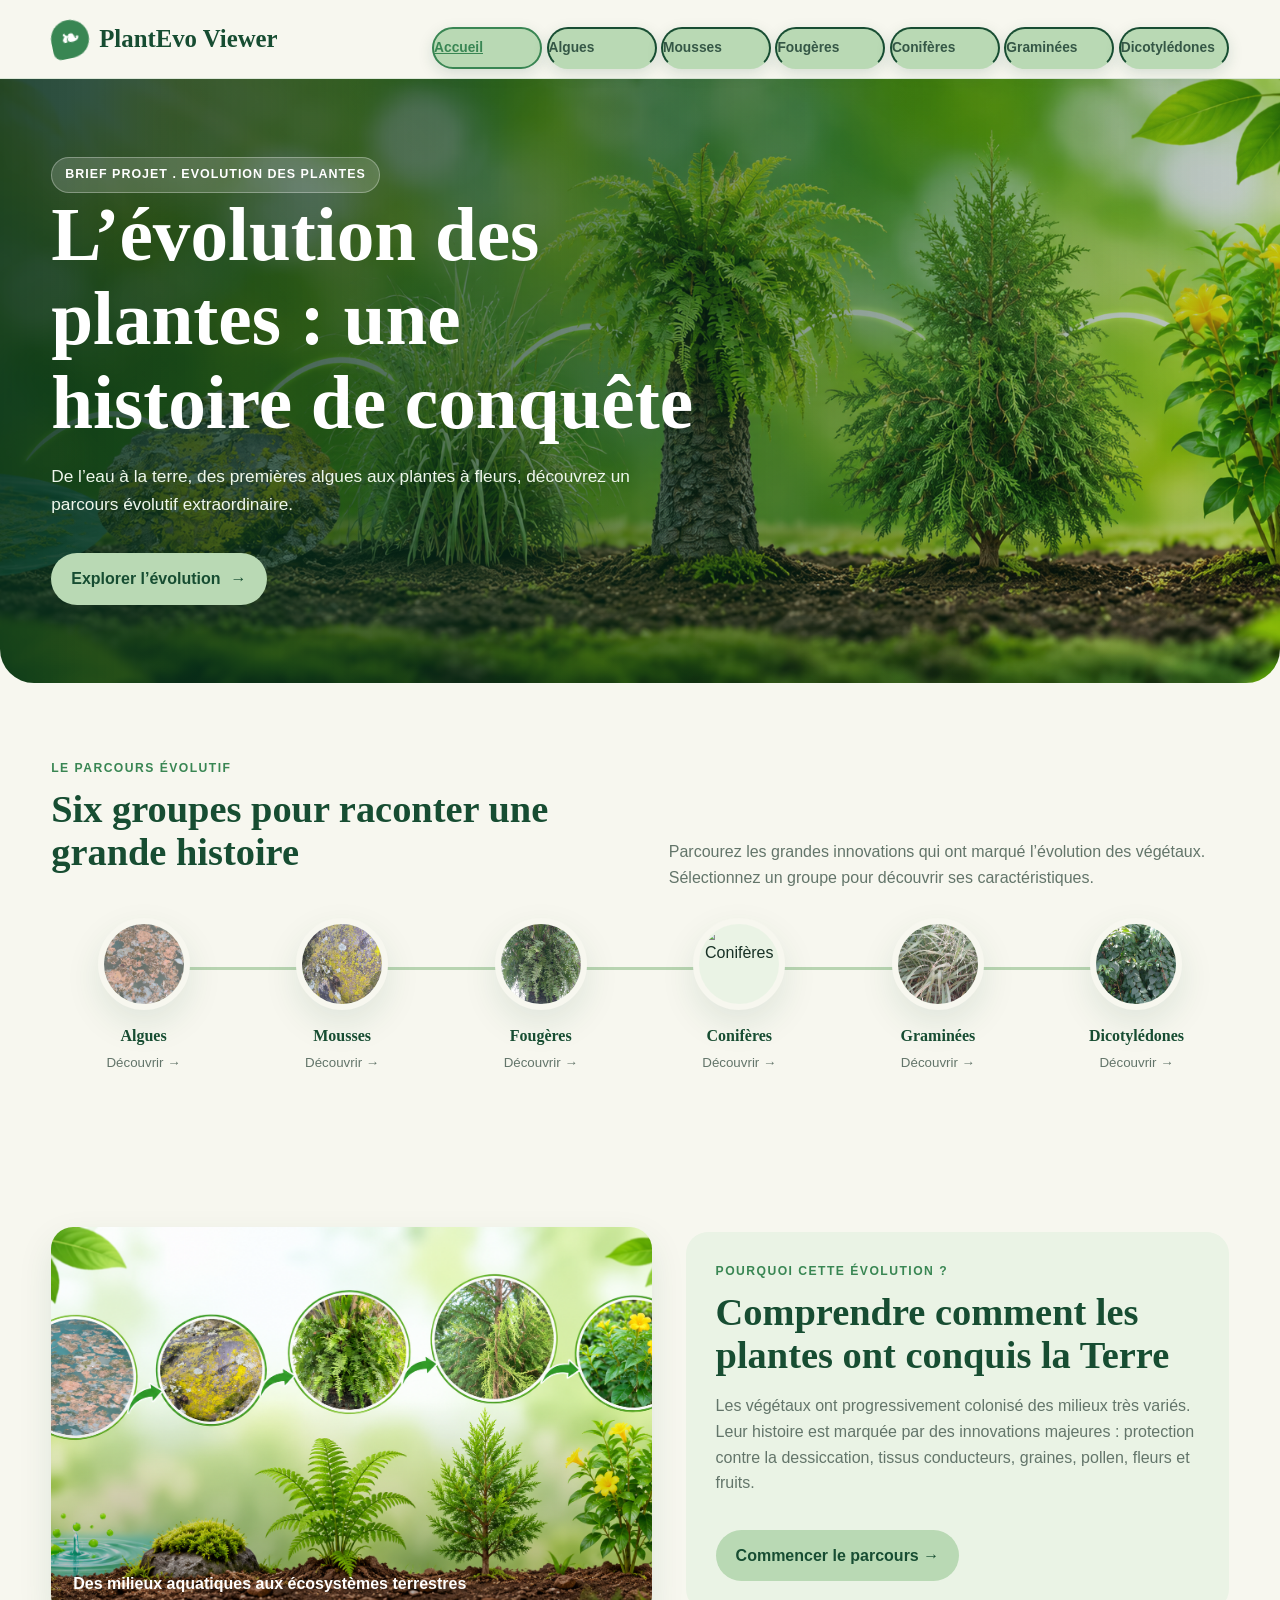
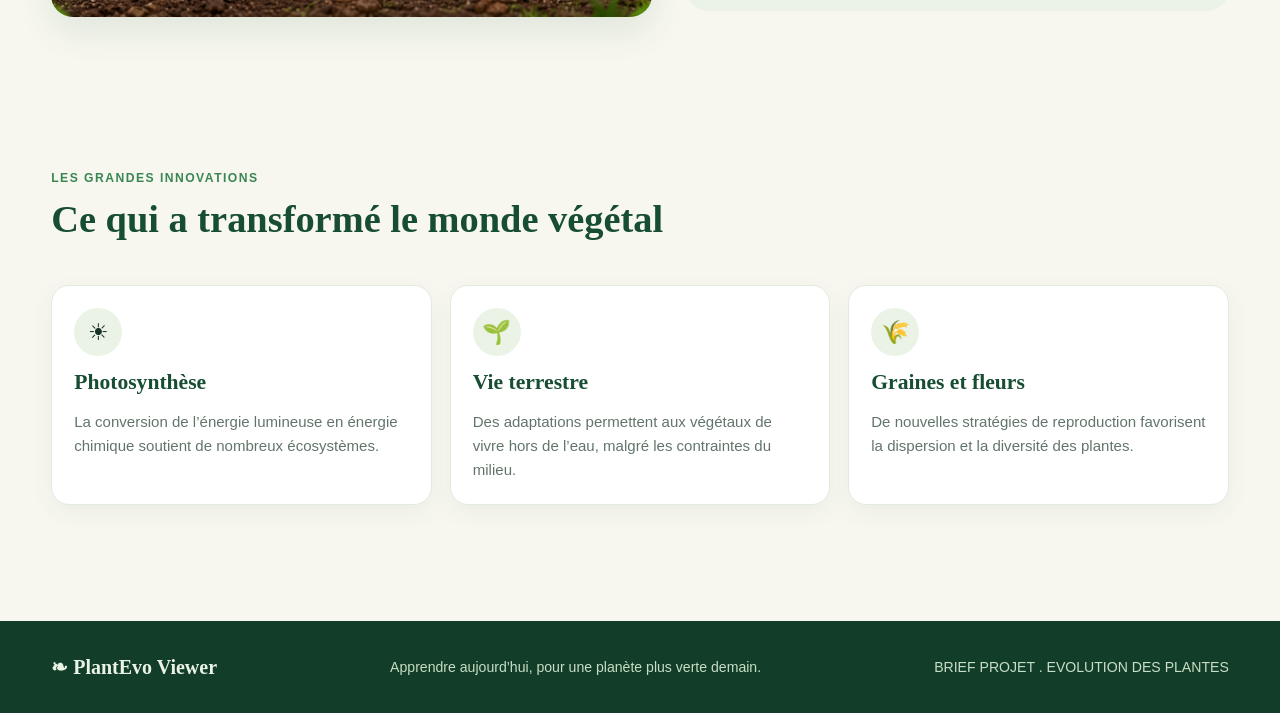
==== index.html @ 349a8aaa "updates" ====
<!DOCTYPE html>
<html lang="fr"> 
<head>
 <meta charset="UTF-8">
 <meta name="viewport" content="width=device-width, initial-scale=1.0">
 <meta name="description" content="Découvrez l'évolution des plantes avec PlantEvo Viewer.">
 <title>PlantEvo Viewer | Accueil</title>
 <link rel="stylesheet" href="css/style.css"></head>
 <body>
<header class="site-header">
<div class="container nav-wrap">
<a class="brand" href="index.html">
 <span class="brand-mark">❧</span>PlantEvo Viewer</a>

<nav class="nav" aria-label="Navigation principale">
    <div class="button-container">
    <a class="btn btn-primary active" href="index.html"> <u> Accueil</u></a>
    <a class="btn btn-primary" href="algues.html">  Algues</a>
    <a class="btn btn-primary" href="mousses.html">  Mousses</a>
    <a class="btn btn-primary" href="fougeres.html">  Fougères</a>
    <a class="btn btn-primary" href="coniferes.html">  Conifères</a>
    <a class="btn btn-primary" href="graminees.html"> Graminées</a>
    <a class="btn btn-primary" href="dicotyledones.html">Dicotylédones</a>
</nav>
</div>
</header>
<main>
<section class="hero">

<div class="container">
<div class="hero-content">
<span class="eyebrow">BRIEF PROJET . EVOLUTION DES PLANTES</span>
<h1>L’évolution des plantes : une histoire de conquête</h1>
<p>De l’eau à la terre, des premières algues aux plantes à fleurs, découvrez un parcours évolutif extraordinaire.</p>
<a class="btn" href="#parcours">Explorer l’évolution <span>→</span></a>
</div>
</div>
</section>
<section class="section" id="parcours">
<div class="container">
<div class="section-head">
<div>
<div class="kicker">Le parcours évolutif</div>
<h2>Six groupes pour raconter une grande histoire</h2>
</div>
<p>Parcourez les grandes innovations qui ont marqué l’évolution des végétaux. Sélectionnez un groupe pour découvrir ses caractéristiques.</p>
</div>
<div class="timeline">
<div class="timeline-card">
<a href="algues.html">
<div class="timeline-img">
<img src="images/Algues.jpg" alt="Algues">
</div>
<strong>Algues</strong>
<small>Découvrir →</small>
</a></div>
<div class="timeline-card"><a href="mousses.html">
<div class="timeline-img">
<img src="images/Mousse.jpg" alt="Mousses"></div>
<strong>Mousses</strong>
<small>Découvrir →</small>
</a></div>
<div class="timeline-card"><a href="fougeres.html">
<div class="timeline-img">
<img src="images/Fougères.jpg" alt="Fougères"></div>
<strong>Fougères</strong>
<small>Découvrir →</small>
</a></div>
<div class="timeline-card">
<a href="coniferes.html">
<div class="timeline-img">
<img src="images/Conifères.jpg" alt="Conifères">
</div>
<strong>Conifères</strong>
<small>Découvrir →</small>
</a></div>
<div class="timeline-card">
<a href="graminees.html">
<div class="timeline-img">
<img src="images/Graminée.jpg" alt="Graminées">
</div>
<strong>Graminées</strong>
<small>Découvrir →</small>
</a></div>
<div class="timeline-card">
<a href="dicotyledones.html">
<div class="timeline-img">
<img src="images/Dicotylédone.jpg" alt="Dicotylédones"></div>
<strong>Dicotylédones</strong>
<small>Découvrir →</small>
</a></div></div></div></section>
<section class="section">
<div class="container intro-grid">
<div class="photo-panel">
<img src="images/banniere.png" alt="Forêt luxuriante">
<div class="photo-caption">Des milieux aquatiques aux écosystèmes terrestres</div>
</div>
<div class="info-panel">
<div class="kicker">Pourquoi cette évolution ?</div>
<h2>Comprendre comment les plantes ont conquis la Terre</h2>
<p>Les végétaux ont progressivement colonisé des milieux très variés. Leur histoire est marquée par des innovations majeures : protection contre la dessiccation, tissus conducteurs, graines, pollen, fleurs et fruits.</p>
<a class="btn" href="algues.html">Commencer le parcours →</a>
</div></div></section>
<section class="section">
<div class="container">
<div class="section-head">
<div>
<div class="kicker">Les grandes innovations</div>
<h2>Ce qui a transformé le monde végétal</h2>
</div></div>
<div class="feature-grid">
<div class="feature">
<div class="feature-icon">☀</div>
<h3>Photosynthèse</h3>
<p>La conversion de l’énergie lumineuse en énergie chimique soutient de nombreux écosystèmes.</p>
</div>
<div class="feature">
<div class="feature-icon">🌱</div>
<h3>Vie terrestre</h3>
<p>Des adaptations permettent aux végétaux de vivre hors de l’eau, malgré les contraintes du milieu.</p>
</div>
<div class="feature">
<div class="feature-icon">🌾</div>
<h3>Graines et fleurs</h3>
<p>De nouvelles stratégies de reproduction favorisent la dispersion et la diversité des plantes.</p>
</div>
</div></div></section>
</main>
<footer class="site-footer">
<div class="container footer-inner">
<div class="footer-brand">❧ PlantEvo Viewer</div>
<p>Apprendre aujourd’hui, pour une planète plus verte demain.</p>
<p>BRIEF PROJET . EVOLUTION DES PLANTES</p>
</div>
</footer>
</body>
</html>
---- css/style.css ----
:root{
  --forest:#174d32;
  --green:#398653
  ;--leaf:#b9d9b4;
  --pale:#eaf3e5;
  --cream:#f7f7ef;
  --ink:#183126;
  --muted:#63756a;
  --white:#fff;
  --shadow:0 14px 35px rgba(23,77,50,.10);
  --radius:22px;
}

*{box-sizing:border-box}
html{scroll-behavior:smooth}
body{
  margin:0;
  background:var(--cream);
  color:var(--ink);
  font-family:Arial,Helvetica,sans-serif;
  line-height:1.6
   }

.btn-primary {
    background: #174d32;
    color: white;
    border: 2px solid #174d32;
    box-shadow: 0 5px 15px rgba(23,77,50,0.15);
    width: 110px;
}



a{
  color:inherit;
  text-decoration:none
}
img{
  display:block;
  width:100%;
  height:100%;
  object-fit:cover
}
.container{
  width:min(1180px,92%);
  margin:auto
}
.site-header{
  position:sticky;
  top:0;
  z-index:20;
  background:rgba(247,247,239,.96);
  backdrop-filter:blur(12px);
  border-bottom:1px solid #dce8d8
}
.nav-wrap{
  min-height:78px;
  display:flex;
  align-items:center;
  justify-content:space-between;
  gap:24px
}
.brand{
  display:flex;
  align-items:center;
  gap:10px;color:var(--forest);
  font-family:Georgia,serif;
  font-size:1.55rem;
  font-weight:700;
  white-space:nowrap
}
.brand-mark{width:38px;
  height:38px;
  border-radius:50% 50% 50% 8px;
  background:var(--green);
  display:grid;
  place-items:center;
  color:white;
  font-size:22px;
  transform:rotate(-12deg)
}
.nav{
  display:flex;
  align-items:center;
  gap:18px;
  flex-wrap:wrap
}
.nav a{
  font-size:.86rem;
  font-weight:700;
  color:#355746;
  padding:8px 0;
  border-bottom:2px solid transparent
}
.nav a:hover,.nav a.active{
  color:var(--green);
  border-color:var(--green)}

.hero{
  position:relative;
  overflow:hidden;
  border-radius:0 0 34px 34px;
  min-height:480px;
  background:linear-gradient(90deg,rgba(8,48,29,.88),rgba(8,48,29,.24)), url('../images/plante.png') center/cover;
  display:flex;
  align-items:center;
  color:white
}
.hero-content{
  max-width:650px;
  padding:78px 0}
.eyebrow{
  display:inline-flex;
  align-items:center;
  gap:8px;
  background:rgba(255,255,255,.16);
  border:1px solid rgba(255,255,255,.3);
  padding:7px 13px;
  border-radius:30px;
  font-size:.78rem;
  font-weight:700;
  letter-spacing:.08em;
  text-transform:uppercase
}
h1,h2,h3{
  font-family:Georgia,'Times New Roman',serif;
  line-height:1.12;
  margin:0 0 16px
}
h1{
  font-size:clamp(2.5rem,6vw,4.7rem);
  max-width:760px
}
h2{
  font-size:clamp(1.8rem,3vw,2.7rem);
  color:var(--forest)
}
h3{font-size:1.35rem;
  color:var(--forest)
}
.hero p{
  font-size:1.08rem;
  max-width:590px;
  color:#eff7ec
}
.btn{
  display:inline-flex;
  align-items:center;
  gap:10px;
  margin-top:18px;
  padding:13px 20px;
  border-radius:30px;
  background:var(--leaf);
  color:var(--forest);
  font-weight:800;
  transition:.2s
}
.btn:hover{
  transform:translateY(-2px);
  background:white
}
.section{
  padding:76px 0
}
.section-head{
  display:flex;
  align-items:end;
  justify-content:space-between;
  gap:24px;
  margin-bottom:28px
}
.section-head p{
  max-width:560px;
  color:var(--muted);
  margin:0
}
.kicker{color:var(--green);
  font-weight:800;
  text-transform:uppercase;
  letter-spacing:.12em;
  font-size:.76rem;
  margin-bottom:10px
}
.timeline{display:grid;
  grid-template-columns:repeat(6,1fr);
  gap:14px;
  position:relative
}
.timeline:before{content:"";
  position:absolute;
  top:49px;
  left:7%;
  right:7%;
  height:3px;
  background:#b8d4b1;
  z-index:0
}
.timeline-card{position:relative;
  z-index:1;
  text-align:center
}
.timeline-card a{
  display:block
}
.timeline-img{width:92px;
  height:92px;
  border:6px solid var(--cream);
  border-radius:50%;
  overflow:hidden;
  margin:0 auto 13px;
  box-shadow:var(--shadow);
  background:var(--pale)
}
.timeline-card strong{
  display:block;
  color:var(--forest);
  font-family:Georgia,serif
}
.timeline-card small{
  color:var(--muted)
}
.intro-grid{
  display:grid;
  grid-template-columns:1.05fr .95fr;gap:34px;
  align-items:center
}
.photo-panel{
  height:390px;
  border-radius:var(--radius);
  overflow:hidden;
  box-shadow:var(--shadow);
  position:relative
}
.photo-panel:after{
  content:"";
  position:absolute;
  inset:45% 0 0;
  background:linear-gradient(transparent,rgba(0,0,0,.35))
}
.photo-caption{position:absolute;
  z-index:1;
  bottom:20px;
  left:22px;
  color:white;
  font-weight:700
}
.info-panel{
  background:#eaf3e5;
  border-radius:var(--radius);
  padding:30px
}
.info-panel p{
  color:var(--muted)
}
.feature-grid{
  display:grid;
  grid-template-columns:repeat(3,1fr);
  gap:18px
}
.feature{
  background:white;
  border:1px solid #e2ebdf;
  border-radius:18px;
  padding:22px;
  box-shadow:0 8px 25px rgba(23,77,50,.05)
}
.feature-icon{width:48px;
  height:48px;
  border-radius:50%;
  display:grid;
  place-items:center;
  background:var(--pale);
  font-size:1.45rem;
  margin-bottom:14px
}
.feature p{margin:0;
  color:var(--muted);
  font-size:.94rem
}
.page-hero{
  display:grid;
  grid-template-columns:1fr 1fr;
  min-height:430px;
  background:#e9f1e4
}
.page-copy{padding:65px max(7vw,30px);
  display:flex;
  flex-direction:column;
  justify-content:center
}
.page-copy h1{
  font-size:clamp(2.5rem,4.5vw,4.2rem);
  color:var(--forest)
}
.page-copy p{
  max-width:520px;
  color:var(--muted)
}
.page-image{
  max-height: 600px;
  overflow:hidden
}
.breadcrumb{
  font-size:.85rem;
  color:var(--green);
  font-weight:700;
  margin-bottom:20px
}
.breadcrumb a:hover{
  text-decoration:underline
}
.fact-strip{display:grid;
  grid-template-columns:repeat(3,1fr);
  gap:14px;
  margin-top:28px
}
.fact{
  background:white;
  border-radius:15px;
  padding:17px;
  border:1px solid #e3ece0
}
.fact strong{
  display:block;
  color:var(--forest);
  font-family:Georgia,serif;
  font-size:1.15rem
}
.fact span{
  font-size:.85rem;
  color:var(--muted)
}
.gallery{
  display:grid;
  grid-template-columns:1.2fr 1.2fr 1.2fr;
  grid-template-rows:280px 280px 280px;
  gap:14px
}
.gallery figure{
  margin:0;
  border-radius:18px;
  overflow:hidden;
  position:relative
}
.gallery figure:first-child{
  grid-row:span 1
}
.gallery figcaption{
  position:absolute;
  bottom:0;
  left:0;
  right:0;
  padding:28px 16px 13px;
  color:white;
  font-weight:700;
  background:linear-gradient(transparent,rgba(0,0,0,.65))
}
.split{display:grid;
  grid-template-columns:1fr 1fr;
  gap:30px;
  align-items:center
}
.text-block p{
  color:var(--muted)
}
.callout{
  padding:25px;
  background:var(--forest);
  color:white;
  border-radius:20px
}
.callout h3{
  color:white
}.callout p{
  color:#e0eee0;
  margin-bottom:0
}
.page-navigation{
  display:flex;
  justify-content:space-between;
  gap:15px;
  margin-top:35px
}
.page-navigation a{
  background:#e5f0df;
  color:var(--forest);
  padding:13px 18px;
  border-radius:14px;
  font-weight:800
}
.site-footer{
  background:#123e29;
  color:#eaf3e5;
  padding:30px 0;
  margin-top:40px
}
.footer-inner{
  display:flex;
  align-items:center;
  justify-content:space-between;
  gap:20px;
  flex-wrap:wrap
}
.footer-inner p{
  margin:0;
  color:#c8ddc5;
  font-size:.88rem
}
.footer-brand{
  font-family:Georgia,serif;
  font-weight:700;
  font-size:1.25rem
}
@media(max-width:900px){
 .nav{gap:11px}.nav a{font-size:.78rem}.timeline{grid-template-columns:repeat(3,1fr)}.timeline:before{display:none}
 .feature-grid{grid-template-columns:1fr 1fr}.intro-grid,.split{grid-template-columns:1fr}
}
@media(max-width:680px){
 .nav-wrap{
  min-height:68px;
  flex-wrap:wrap;
  padding:12px 0}
 .nav{display:grid;
  width:100%;
  padding:10px 0 15px;
  grid-template-columns:repeat(2,1fr)
}
 .nav a{
  padding:8px 4px;
  border-bottom:1px solid #dce8d8
}
 .brand{font-size:1.3rem}.hero{min-height:440px}.hero-content{padding:60px 0}
 .section{padding:52px 0}.section-head{display:block}.page-hero{grid-template-columns:1fr}
 .page-copy{padding:45px 6%}.page-image{min-height:280px;max-height:320px}
 .fact-strip,.feature-grid{grid-template-columns:1fr}.gallery{grid-template-columns:1fr 1fr;grid-template-rows:180px 150px}
 .gallery figure:first-child{grid-row:auto;grid-column:span 2}
 .page-navigation{flex-direction:column}.page-navigation a{text-align:center}
}
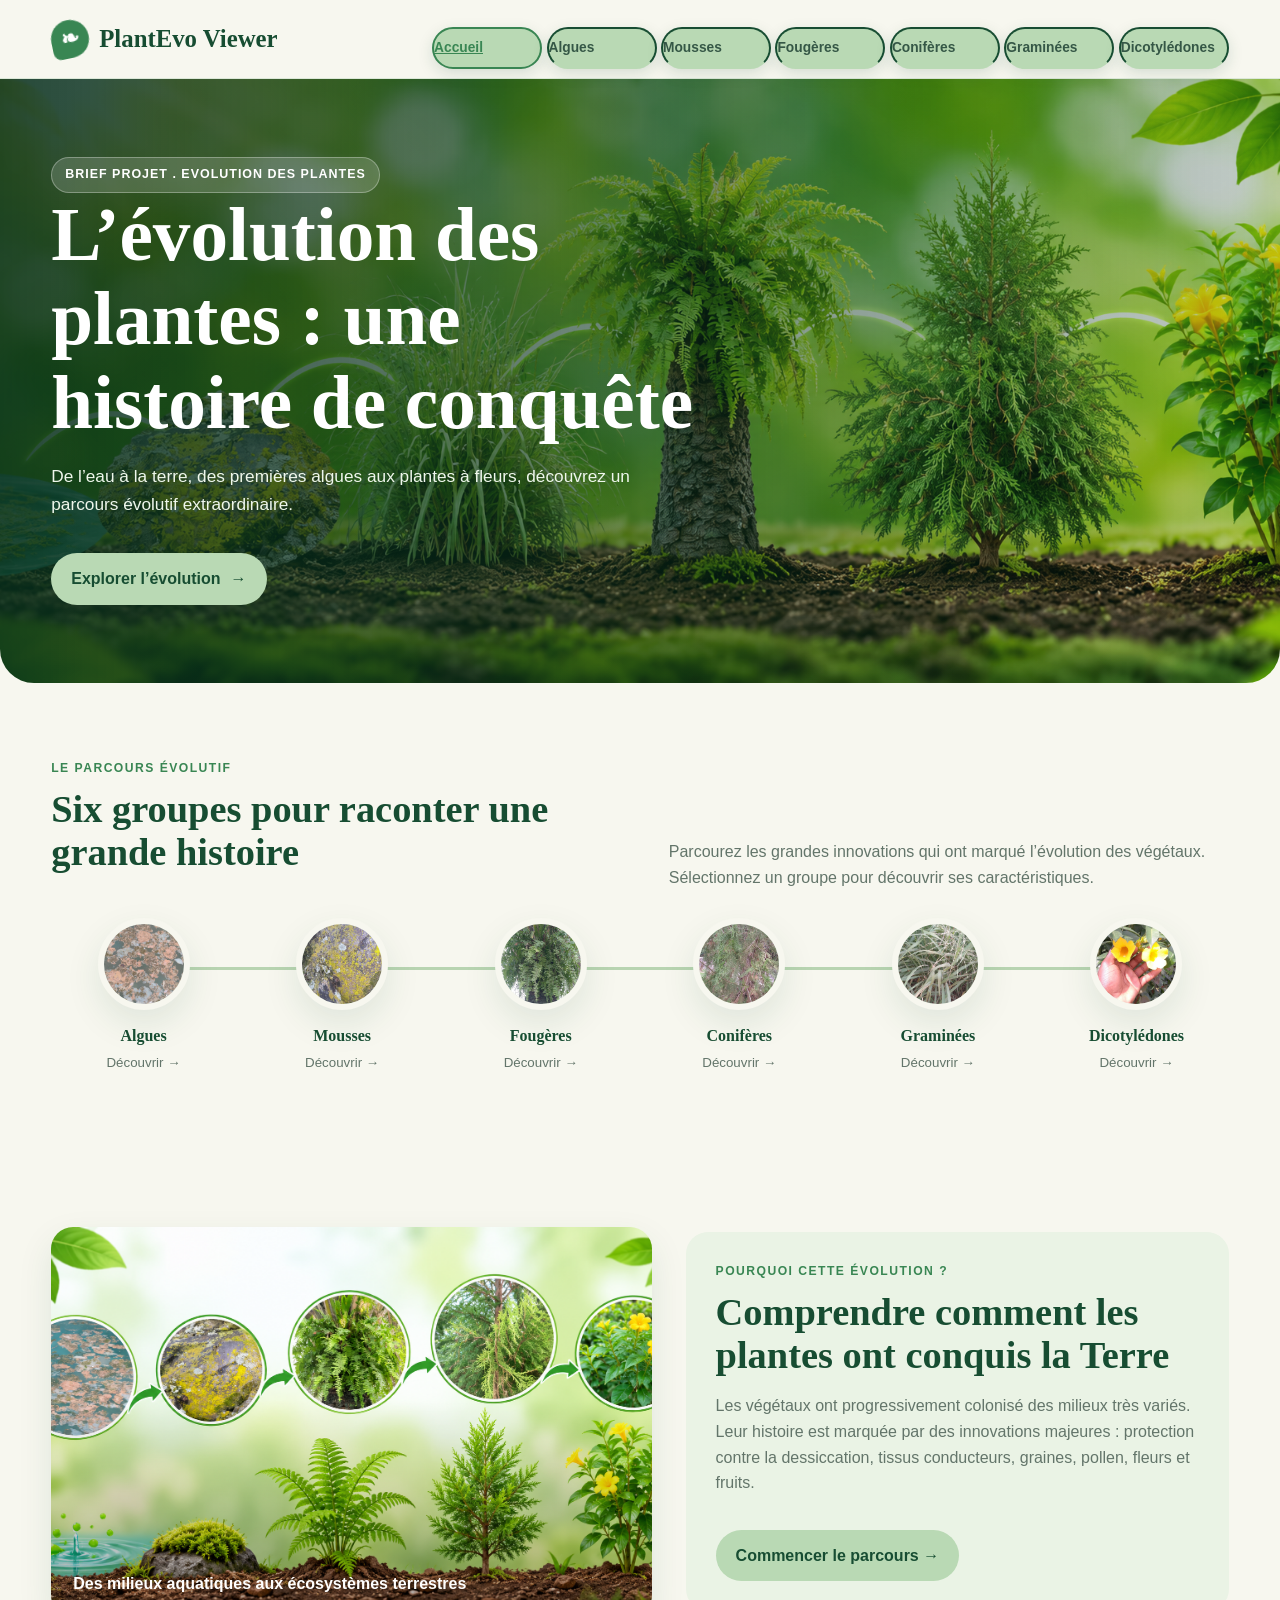
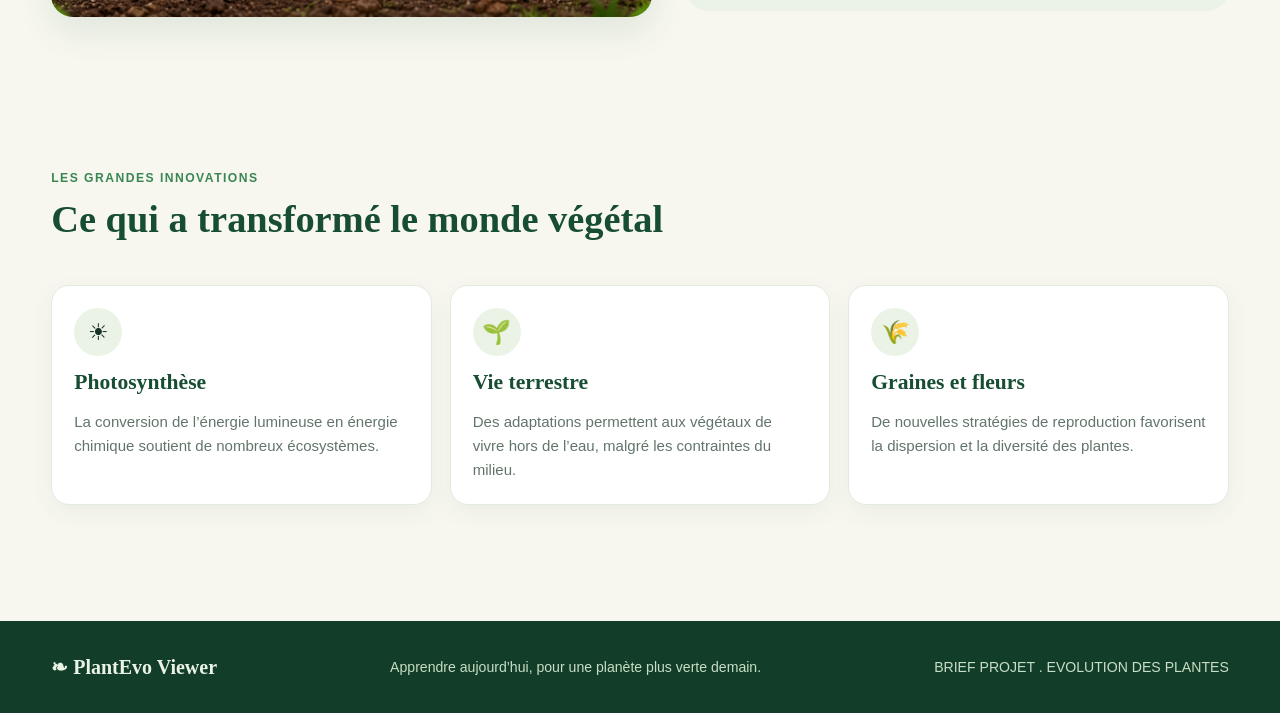
==== commit 82e25bec: "fin du travail" ====
--- a/index.html
+++ b/index.html
@@ -69,7 +69,7 @@
 <div class="timeline-card">
 <a href="coniferes.html">
 <div class="timeline-img">
-<img src="images/Conifères.jpg" alt="Conifères">
+<img src="images/conifere.jpg" alt="Conifères">
 </div>
 <strong>Conifères</strong>
 <small>Découvrir →</small>
@@ -85,7 +85,7 @@
 <div class="timeline-card">
 <a href="dicotyledones.html">
 <div class="timeline-img">
-<img src="images/Dicotylédone.jpg" alt="Dicotylédones"></div>
+<img src="images/dicotyledone.jpg" alt="Dicotylédones"></div>
 <strong>Dicotylédones</strong>
 <small>Découvrir →</small>
 </a></div></div></div></section>
